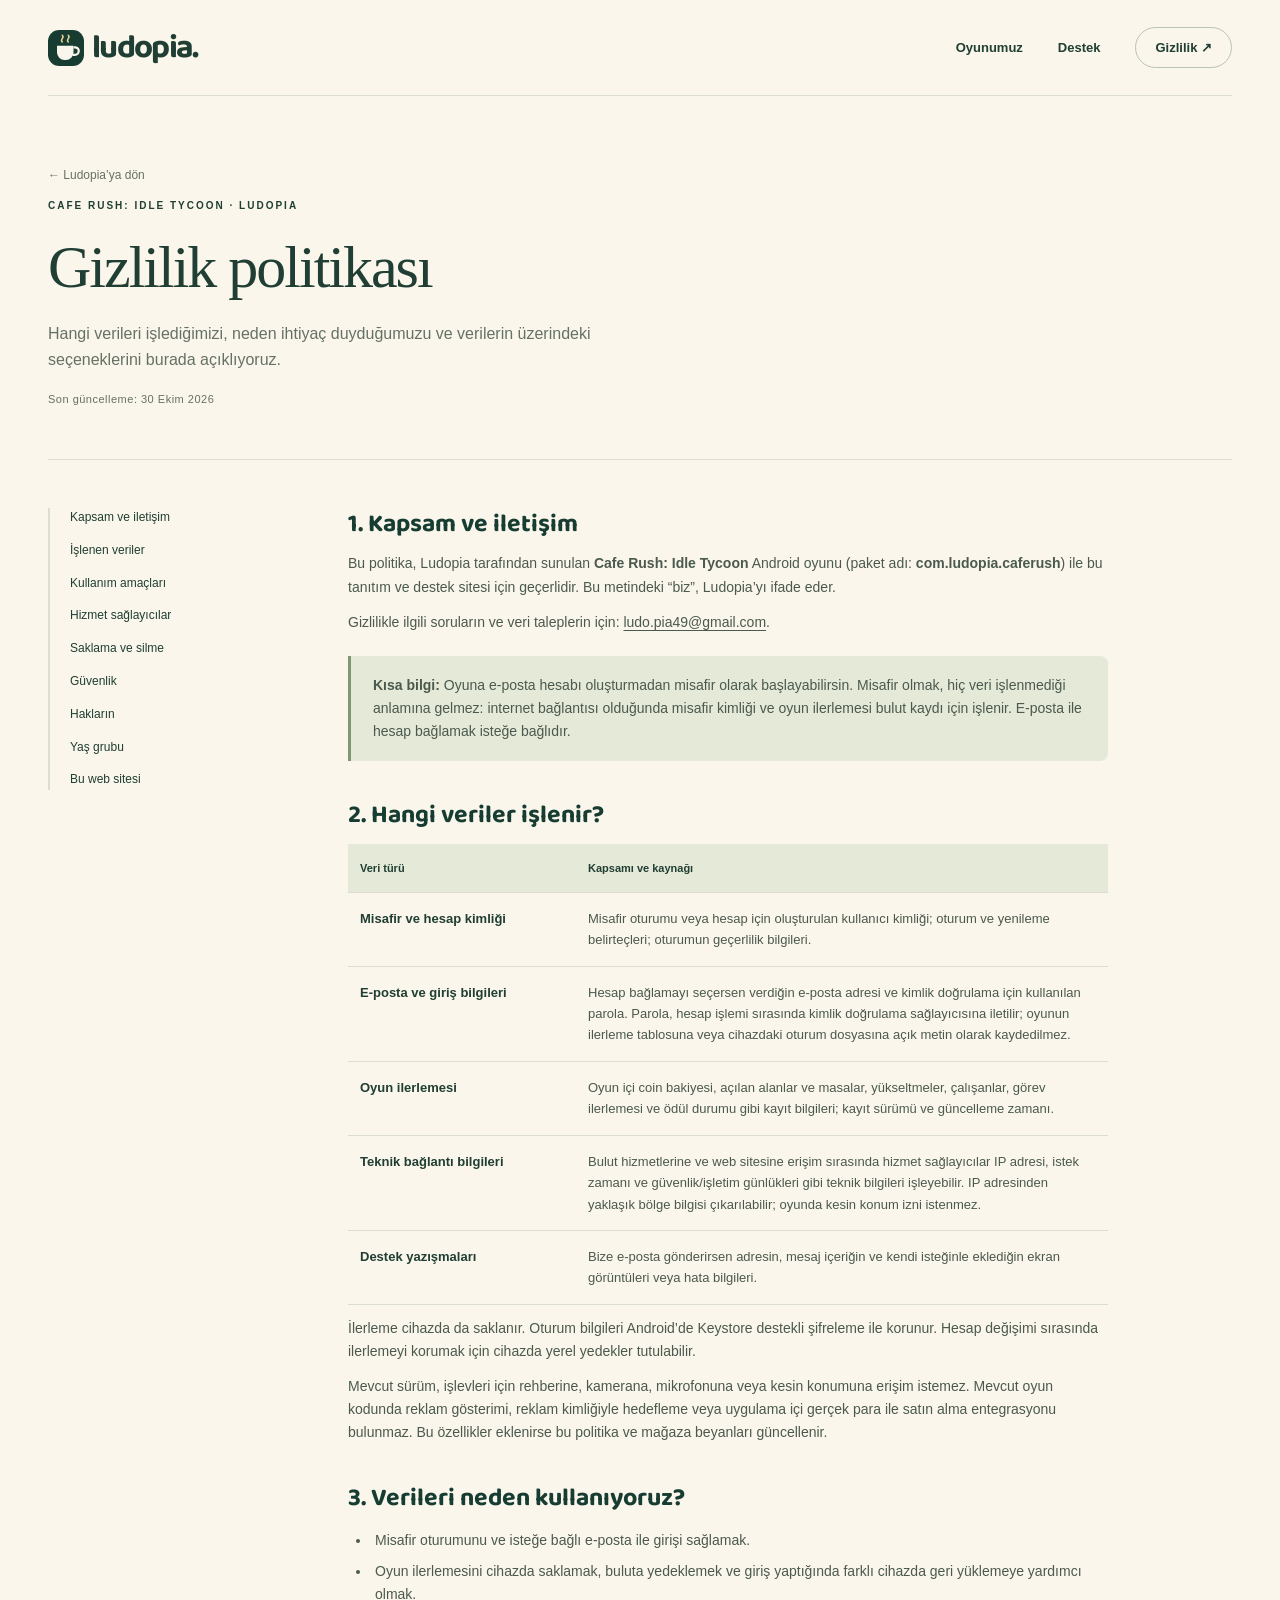
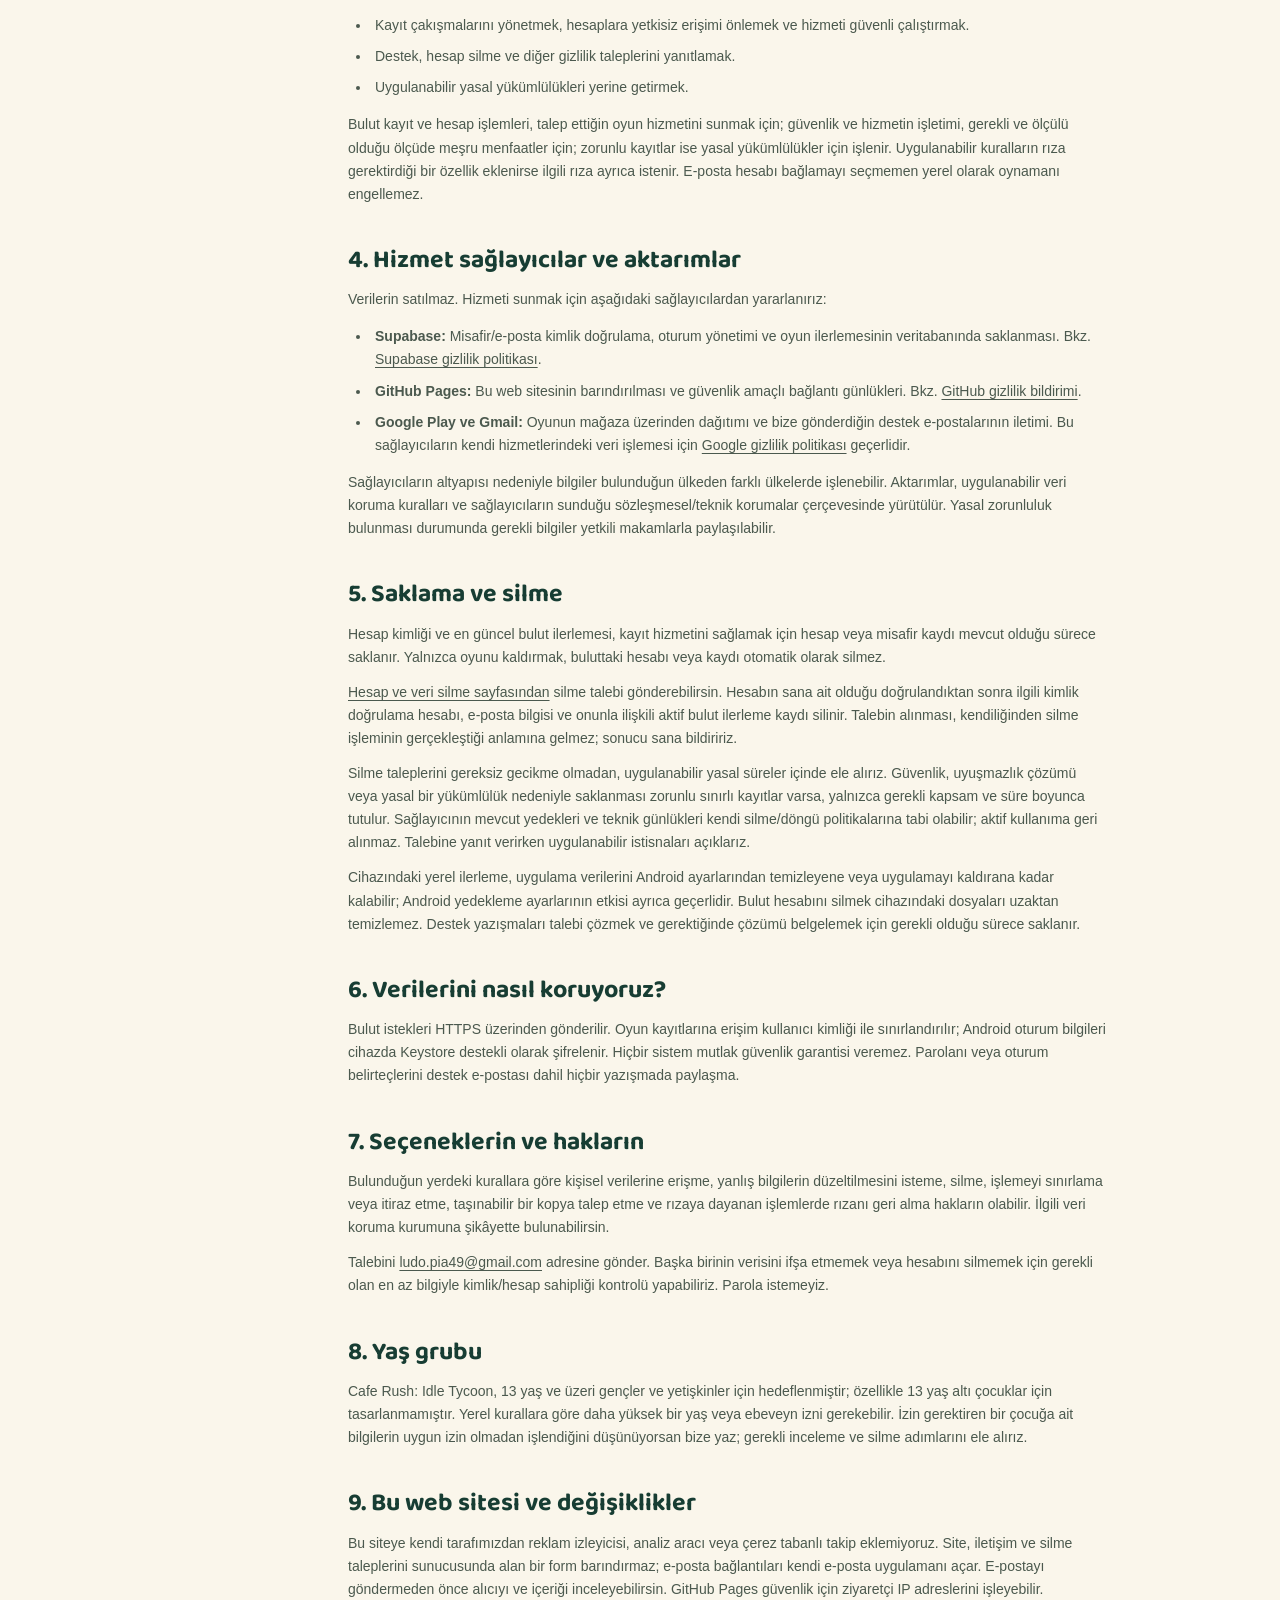
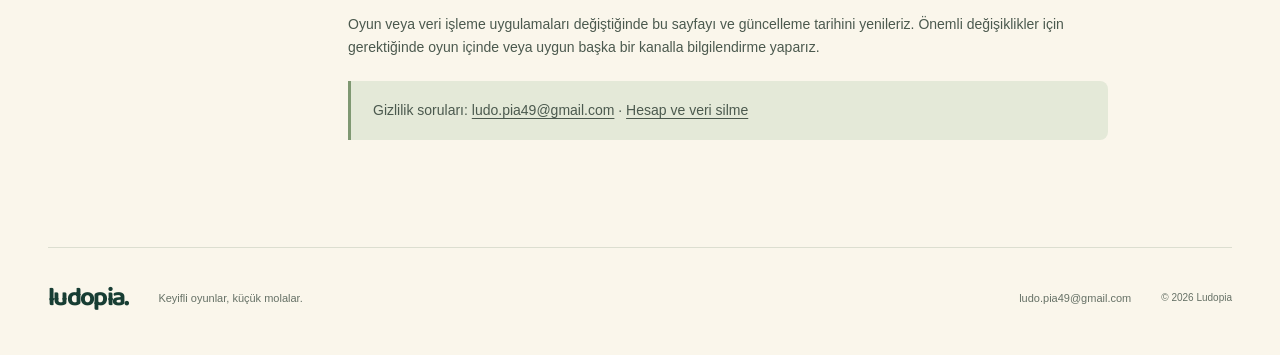
==== privacy.html @ 812ab6d3 "Create Ludopia Cafe Rush promotional and support website" ====
<!doctype html><html lang="tr"><head><meta charset="utf-8"><meta name="viewport" content="width=device-width,initial-scale=1"><title>Gizlilik politikası · Ludopia</title><meta name="description" content="Hangi verileri işlediğimizi, neden ihtiyaç duyduğumuzu ve verilerin üzerindeki seçeneklerini burada açıklıyoruz."><meta name="theme-color" content="#173d33"><link rel="icon" href="favicon.svg" type="image/svg+xml"><link rel="stylesheet" href="styles.css"><script defer src="site.js"></script></head><body><a class="skip" href="#main">İçeriğe geç</a><header class="header wrap"><a class="brand" href="index.html" aria-label="Ludopia ana sayfa"><img src="favicon.svg" width="36" height="36" alt=""><span>ludopia.</span></a><nav aria-label="Ana menü"><a href="index.html#oyun">Oyunumuz</a><a href="support.html">Destek</a><a class="nav-pill" href="privacy.html">Gizlilik ↗</a></nav></header><main class="wrap" id="main"><div class="page-top"><a class="back-link" href="index.html">← Ludopia’ya dön</a><p class="eyebrow">CAFE RUSH: IDLE TYCOON · LUDOPIA</p><h1>Gizlilik politikası</h1><p class="lead">Hangi verileri işlediğimizi, neden ihtiyaç duyduğumuzu ve verilerin üzerindeki seçeneklerini burada açıklıyoruz.</p><p class="date">Son güncelleme: 30 Ekim 2026</p></div>
<div class="legal-layout"><nav class="legal-nav" aria-label="Gizlilik politikası bölümleri"><a href="#kapsam">Kapsam ve iletişim</a><a href="#veriler">İşlenen veriler</a><a href="#amac">Kullanım amaçları</a><a href="#hizmetler">Hizmet sağlayıcılar</a><a href="#saklama">Saklama ve silme</a><a href="#guvenlik">Güvenlik</a><a href="#haklar">Hakların</a><a href="#cocuklar">Yaş grubu</a><a href="#site">Bu web sitesi</a></nav><article class="legal-content">
<h2 id="kapsam">1. Kapsam ve iletişim</h2><p>Bu politika, Ludopia tarafından sunulan <strong>Cafe Rush: Idle Tycoon</strong> Android oyunu (paket adı: <strong>com.ludopia.caferush</strong>) ile bu tanıtım ve destek sitesi için geçerlidir. Bu metindeki “biz”, Ludopia’yı ifade eder.</p><p>Gizlilikle ilgili soruların ve veri taleplerin için: <a href="mailto:ludo.pia49@gmail.com">ludo.pia49@gmail.com</a>.</p><div class="notice"><strong>Kısa bilgi:</strong> Oyuna e-posta hesabı oluşturmadan misafir olarak başlayabilirsin. Misafir olmak, hiç veri işlenmediği anlamına gelmez: internet bağlantısı olduğunda misafir kimliği ve oyun ilerlemesi bulut kaydı için işlenir. E-posta ile hesap bağlamak isteğe bağlıdır.</div>
<h2 id="veriler">2. Hangi veriler işlenir?</h2><table class="data-table"><thead><tr><th>Veri türü</th><th>Kapsamı ve kaynağı</th></tr></thead><tbody><tr><td>Misafir ve hesap kimliği</td><td>Misafir oturumu veya hesap için oluşturulan kullanıcı kimliği; oturum ve yenileme belirteçleri; oturumun geçerlilik bilgileri.</td></tr><tr><td>E-posta ve giriş bilgileri</td><td>Hesap bağlamayı seçersen verdiğin e-posta adresi ve kimlik doğrulama için kullanılan parola. Parola, hesap işlemi sırasında kimlik doğrulama sağlayıcısına iletilir; oyunun ilerleme tablosuna veya cihazdaki oturum dosyasına açık metin olarak kaydedilmez.</td></tr><tr><td>Oyun ilerlemesi</td><td>Oyun içi coin bakiyesi, açılan alanlar ve masalar, yükseltmeler, çalışanlar, görev ilerlemesi ve ödül durumu gibi kayıt bilgileri; kayıt sürümü ve güncelleme zamanı.</td></tr><tr><td>Teknik bağlantı bilgileri</td><td>Bulut hizmetlerine ve web sitesine erişim sırasında hizmet sağlayıcılar IP adresi, istek zamanı ve güvenlik/işletim günlükleri gibi teknik bilgileri işleyebilir. IP adresinden yaklaşık bölge bilgisi çıkarılabilir; oyunda kesin konum izni istenmez.</td></tr><tr><td>Destek yazışmaları</td><td>Bize e-posta gönderirsen adresin, mesaj içeriğin ve kendi isteğinle eklediğin ekran görüntüleri veya hata bilgileri.</td></tr></tbody></table><p>İlerleme cihazda da saklanır. Oturum bilgileri Android’de Keystore destekli şifreleme ile korunur. Hesap değişimi sırasında ilerlemeyi korumak için cihazda yerel yedekler tutulabilir.</p><p>Mevcut sürüm, işlevleri için rehberine, kamerana, mikrofonuna veya kesin konumuna erişim istemez. Mevcut oyun kodunda reklam gösterimi, reklam kimliğiyle hedefleme veya uygulama içi gerçek para ile satın alma entegrasyonu bulunmaz. Bu özellikler eklenirse bu politika ve mağaza beyanları güncellenir.</p>
<h2 id="amac">3. Verileri neden kullanıyoruz?</h2><ul><li>Misafir oturumunu ve isteğe bağlı e-posta ile girişi sağlamak.</li><li>Oyun ilerlemesini cihazda saklamak, buluta yedeklemek ve giriş yaptığında farklı cihazda geri yüklemeye yardımcı olmak.</li><li>Kayıt çakışmalarını yönetmek, hesaplara yetkisiz erişimi önlemek ve hizmeti güvenli çalıştırmak.</li><li>Destek, hesap silme ve diğer gizlilik taleplerini yanıtlamak.</li><li>Uygulanabilir yasal yükümlülükleri yerine getirmek.</li></ul><p>Bulut kayıt ve hesap işlemleri, talep ettiğin oyun hizmetini sunmak için; güvenlik ve hizmetin işletimi, gerekli ve ölçülü olduğu ölçüde meşru menfaatler için; zorunlu kayıtlar ise yasal yükümlülükler için işlenir. Uygulanabilir kuralların rıza gerektirdiği bir özellik eklenirse ilgili rıza ayrıca istenir. E-posta hesabı bağlamayı seçmemen yerel olarak oynamanı engellemez.</p>
<h2 id="hizmetler">4. Hizmet sağlayıcılar ve aktarımlar</h2><p>Verilerin satılmaz. Hizmeti sunmak için aşağıdaki sağlayıcılardan yararlanırız:</p><ul><li><strong>Supabase:</strong> Misafir/e-posta kimlik doğrulama, oturum yönetimi ve oyun ilerlemesinin veritabanında saklanması. Bkz. <a href="https://supabase.com/privacy" target="_blank" rel="noopener noreferrer">Supabase gizlilik politikası</a>.</li><li><strong>GitHub Pages:</strong> Bu web sitesinin barındırılması ve güvenlik amaçlı bağlantı günlükleri. Bkz. <a href="https://docs.github.com/en/site-policy/privacy-policies/github-general-privacy-statement" target="_blank" rel="noopener noreferrer">GitHub gizlilik bildirimi</a>.</li><li><strong>Google Play ve Gmail:</strong> Oyunun mağaza üzerinden dağıtımı ve bize gönderdiğin destek e-postalarının iletimi. Bu sağlayıcıların kendi hizmetlerindeki veri işlemesi için <a href="https://policies.google.com/privacy" target="_blank" rel="noopener noreferrer">Google gizlilik politikası</a> geçerlidir.</li></ul><p>Sağlayıcıların altyapısı nedeniyle bilgiler bulunduğun ülkeden farklı ülkelerde işlenebilir. Aktarımlar, uygulanabilir veri koruma kuralları ve sağlayıcıların sunduğu sözleşmesel/teknik korumalar çerçevesinde yürütülür. Yasal zorunluluk bulunması durumunda gerekli bilgiler yetkili makamlarla paylaşılabilir.</p>
<h2 id="saklama">5. Saklama ve silme</h2><p>Hesap kimliği ve en güncel bulut ilerlemesi, kayıt hizmetini sağlamak için hesap veya misafir kaydı mevcut olduğu sürece saklanır. Yalnızca oyunu kaldırmak, buluttaki hesabı veya kaydı otomatik olarak silmez.</p><p><a href="delete-account.html">Hesap ve veri silme sayfasından</a> silme talebi gönderebilirsin. Hesabın sana ait olduğu doğrulandıktan sonra ilgili kimlik doğrulama hesabı, e-posta bilgisi ve onunla ilişkili aktif bulut ilerleme kaydı silinir. Talebin alınması, kendiliğinden silme işleminin gerçekleştiği anlamına gelmez; sonucu sana bildiririz.</p><p>Silme taleplerini gereksiz gecikme olmadan, uygulanabilir yasal süreler içinde ele alırız. Güvenlik, uyuşmazlık çözümü veya yasal bir yükümlülük nedeniyle saklanması zorunlu sınırlı kayıtlar varsa, yalnızca gerekli kapsam ve süre boyunca tutulur. Sağlayıcının mevcut yedekleri ve teknik günlükleri kendi silme/döngü politikalarına tabi olabilir; aktif kullanıma geri alınmaz. Talebine yanıt verirken uygulanabilir istisnaları açıklarız.</p><p>Cihazındaki yerel ilerleme, uygulama verilerini Android ayarlarından temizleyene veya uygulamayı kaldırana kadar kalabilir; Android yedekleme ayarlarının etkisi ayrıca geçerlidir. Bulut hesabını silmek cihazındaki dosyaları uzaktan temizlemez. Destek yazışmaları talebi çözmek ve gerektiğinde çözümü belgelemek için gerekli olduğu sürece saklanır.</p>
<h2 id="guvenlik">6. Verilerini nasıl koruyoruz?</h2><p>Bulut istekleri HTTPS üzerinden gönderilir. Oyun kayıtlarına erişim kullanıcı kimliği ile sınırlandırılır; Android oturum bilgileri cihazda Keystore destekli olarak şifrelenir. Hiçbir sistem mutlak güvenlik garantisi veremez. Parolanı veya oturum belirteçlerini destek e-postası dahil hiçbir yazışmada paylaşma.</p>
<h2 id="haklar">7. Seçeneklerin ve hakların</h2><p>Bulunduğun yerdeki kurallara göre kişisel verilerine erişme, yanlış bilgilerin düzeltilmesini isteme, silme, işlemeyi sınırlama veya itiraz etme, taşınabilir bir kopya talep etme ve rızaya dayanan işlemlerde rızanı geri alma hakların olabilir. İlgili veri koruma kurumuna şikâyette bulunabilirsin.</p><p>Talebini <a href="mailto:ludo.pia49@gmail.com">ludo.pia49@gmail.com</a> adresine gönder. Başka birinin verisini ifşa etmemek veya hesabını silmemek için gerekli olan en az bilgiyle kimlik/hesap sahipliği kontrolü yapabiliriz. Parola istemeyiz.</p>
<h2 id="cocuklar">8. Yaş grubu</h2><p>Cafe Rush: Idle Tycoon, 13 yaş ve üzeri gençler ve yetişkinler için hedeflenmiştir; özellikle 13 yaş altı çocuklar için tasarlanmamıştır. Yerel kurallara göre daha yüksek bir yaş veya ebeveyn izni gerekebilir. İzin gerektiren bir çocuğa ait bilgilerin uygun izin olmadan işlendiğini düşünüyorsan bize yaz; gerekli inceleme ve silme adımlarını ele alırız.</p>
<h2 id="site">9. Bu web sitesi ve değişiklikler</h2><p>Bu siteye kendi tarafımızdan reklam izleyicisi, analiz aracı veya çerez tabanlı takip eklemiyoruz. Site, iletişim ve silme taleplerini sunucusunda alan bir form barındırmaz; e-posta bağlantıları kendi e-posta uygulamanı açar. E-postayı göndermeden önce alıcıyı ve içeriği inceleyebilirsin. GitHub Pages güvenlik için ziyaretçi IP adreslerini işleyebilir.</p><p>Oyun veya veri işleme uygulamaları değiştiğinde bu sayfayı ve güncelleme tarihini yenileriz. Önemli değişiklikler için gerektiğinde oyun içinde veya uygun başka bir kanalla bilgilendirme yaparız.</p><div class="notice">Gizlilik soruları: <a href="mailto:ludo.pia49@gmail.com">ludo.pia49@gmail.com</a> · <a href="delete-account.html">Hesap ve veri silme</a></div></article></div></main><footer class="footer wrap"><a class="brand" href="index.html">ludopia.</a><p>Keyifli oyunlar, küçük molalar.</p><a href="mailto:ludo.pia49@gmail.com">ludo.pia49@gmail.com</a><span>© 2026 Ludopia</span></footer></body></html>
---- styles.css ----
@font-face{font-family:Baloo;src:url('baloo2-bold.ttf') format('truetype');font-weight:700;font-display:swap}
:root{--paper:#faf6eb;--ink:#203e33;--muted:#667166;--line:#dcded0;--green:#173d33;--orange:#cc7047;--sage:#e4e9d8;--yellow:#efd494}*{box-sizing:border-box}html{scroll-behavior:smooth;scroll-padding-top:30px}body{margin:0;background:var(--paper);color:var(--ink);font-family:Arial,Helvetica,sans-serif;font-size:16px;line-height:1.65}a{color:inherit;text-decoration:none}button,input,textarea{font:inherit}a:focus-visible,button:focus-visible,input:focus-visible,textarea:focus-visible{outline:3px solid var(--orange);outline-offset:5px}img{max-width:100%;height:auto}::selection{background:var(--yellow);color:var(--green)}.wrap{width:min(1240px,calc(100% - 96px));margin:auto}.skip{position:absolute;top:-70px;left:20px;padding:10px 20px;background:var(--green);color:white;z-index:5}.skip:focus{top:10px}.header{display:flex;justify-content:space-between;align-items:center;padding:27px 0;border-bottom:1px solid var(--line)}.brand{display:inline-flex;align-items:center;gap:8px;font-family:Baloo,Arial,sans-serif;font-size:33px;font-weight:700;letter-spacing:-1.7px;line-height:1}.brand-dot{color:var(--orange)}.header nav{display:flex;align-items:center;gap:35px;font-size:13px;font-weight:700}.header nav a:hover,.text-link:hover{color:var(--orange)}.nav-pill{border:1px solid #b8c3b4;border-radius:99px;padding:9px 19px}.hero{display:grid;grid-template-columns:1.05fr 1fr;align-items:center;min-height:690px;padding:68px 0 72px;gap:5px}.eyebrow{font-size:10px;letter-spacing:2px;font-weight:700;line-height:1.6}.tiny-star{font-size:22px;color:var(--orange);vertical-align:middle;margin-right:8px}.hero h1{font-family:Georgia,'Times New Roman',serif;font-size:clamp(48px,4.8vw,72px);font-weight:400;line-height:1.09;letter-spacing:-3px;margin:23px 0}.hero h1 em{color:var(--orange);font-weight:400}.hero-description{font-size:15px;line-height:1.85;max-width:435px;color:var(--muted)}.hero-actions{display:flex;align-items:center;gap:22px;margin-top:29px;flex-wrap:wrap}.button{display:inline-flex;align-items:center;justify-content:center;gap:24px;padding:15px 24px;border-radius:8px;font-size:13px;font-weight:700;border:1px solid transparent;cursor:pointer;transition:transform .18s,background .18s}.button:hover{transform:translateY(-2px)}.primary{background:var(--green);color:var(--paper)}.primary:hover{background:#2b5845}.secondary{border-color:#a8b7a5;background:transparent;color:var(--green)}.availability{max-width:130px;font-size:10px;line-height:1.5;color:var(--muted)}.availability span{display:inline-block;width:6px;height:6px;border-radius:50%;background:var(--orange);margin-right:4px}.hero-meta{display:flex;gap:16px;font-size:8px;letter-spacing:1.5px;margin-top:38px;color:#7c8477}.hero-meta span+span{border-left:1px solid #c8ccbe;padding-left:16px}.hero-art{position:relative;min-width:0;padding:35px 0 0;isolation:isolate}.art-orbit{position:absolute;z-index:-1;inset:45px 0 30px;background:#e7ecd9;border-radius:50%;transform:rotate(-13deg);border:1px solid #d9e1c8}.cafe-art{display:block;width:110%;max-width:110%;margin:10px -5%;filter:drop-shadow(0 22px 16px #21382414)}.art-note{font-family:Georgia,serif;font-style:italic;color:#637159;position:absolute;top:-5px;right:25px;transform:rotate(8deg);font-size:16px;line-height:1.4}.art-stamp{position:absolute;bottom:14%;left:1%;background:var(--yellow);border:1px dashed #957344;border-radius:50%;width:93px;height:93px;display:flex;flex-direction:column;justify-content:center;align-items:center;transform:rotate(-15deg);box-shadow:0 0 0 6px var(--yellow)}.art-stamp span{font-size:13px;font-weight:700;line-height:1.2;text-align:center;letter-spacing:1px}.art-stamp small{font-size:7px;letter-spacing:2px;margin-top:5px}.art-caption{font-size:8px;text-align:right;letter-spacing:2px;margin:28px 5px 0}.art-caption span{color:var(--orange);padding:0 9px}.ticker{overflow:hidden;border-block:1px solid #cbd3bd;background:var(--sage);padding:17px 0;color:#55674e;white-space:nowrap}.ticker div{font-family:Georgia,serif;font-style:italic;font-size:24px;word-spacing:4px;display:flex;align-items:center;justify-content:space-around;gap:30px;width:max(100%,1200px)}.ticker i{color:var(--orange);font-size:23px;font-style:normal}.story{display:grid;grid-template-columns:.85fr 1.3fr;gap:110px;padding:105px 0}.section-intro h2,.help-section h2{font-size:49px;line-height:1.13;letter-spacing:-1.7px;font-family:Georgia,serif;font-weight:400;margin:22px 0}.section-intro>p:last-child,.help-section p:not(.eyebrow){color:var(--muted);font-size:14px;max-width:325px}.story-steps article{display:grid;grid-template-columns:28px 1fr 85px;gap:20px;align-items:center;border-bottom:1px solid var(--line);padding:24px 0}.story-steps article:first-child{padding-top:0}.story-steps article:last-child{border-bottom:0}.step-no{color:var(--orange);align-self:start;font-family:Georgia,serif;font-style:italic;font-size:15px;padding-top:7px}.story-steps h3{font-size:19px;font-family:Baloo,Arial,sans-serif;line-height:1.3;margin:0 0 8px}.story-steps p{font-size:13px;line-height:1.8;color:var(--muted);margin:0}.story-steps img{width:80px;height:90px;object-fit:contain}.cafe-note{background:var(--green);color:var(--paper);padding:50px 60px;border-radius:16px;display:grid;grid-template-columns:85px 1fr 140px;gap:35px;align-items:center}.note-doodle{font-size:57px;filter:grayscale(1);opacity:.9}.cafe-note .eyebrow{color:#becbb2;font-size:9px}.cafe-note h2{font-family:Georgia,serif;font-size:36px;line-height:1.2;font-weight:400;letter-spacing:-.8px;margin:18px 0}.cafe-note h2 em{color:var(--yellow)}.cafe-note p:not(.eyebrow){color:#c4d0bf;font-size:13px;max-width:475px}.handwritten{font-family:Georgia,serif;font-style:italic;color:var(--yellow);font-size:20px;line-height:1.5;transform:rotate(-9deg)}.help-section{display:grid;grid-template-columns:.9fr 1fr;gap:140px;padding:100px 0}.help-section h2{font-size:43px}.text-link{font-size:13px;font-weight:700;border-bottom:1px solid var(--ink);padding-bottom:5px;display:inline-block;margin-top:12px}.help-links{align-self:center}.help-links>a{display:flex;align-items:center;justify-content:space-between;border-bottom:1px solid var(--line);padding:22px 0;font-family:Georgia,serif;font-size:23px;gap:20px}.help-links>a:first-child{border-top:1px solid var(--line)}.help-links>a:hover b{transform:translate(3px,-3px);color:var(--orange)}.help-links b{font-family:Arial,sans-serif;font-weight:400;transition:transform .2s}.help-links small{display:block;font:8px Arial,sans-serif;letter-spacing:2px;color:var(--muted);margin-bottom:4px}.footer{border-top:1px solid var(--line);display:flex;align-items:center;gap:30px;padding:30px 0 36px;font-size:11px;color:var(--muted)}.footer .brand{font-size:26px;color:var(--green)}.footer p{flex:1}.footer>span{font-size:10px}.page-top{padding:65px 0 40px;border-bottom:1px solid var(--line)}.page-top h1{font:400 clamp(36px,5vw,60px)/1.12 Georgia,serif;letter-spacing:-2px;margin:20px 0}.page-top .lead{max-width:630px;font-size:16px;color:var(--muted)}.date{font-size:11px;letter-spacing:.5px;color:var(--muted)}.legal-layout{display:grid;grid-template-columns:220px 1fr;gap:80px;padding:48px 0 85px}.legal-nav{align-self:start;position:sticky;top:25px;display:grid;gap:13px;font-size:12px;border-left:2px solid var(--line);padding-left:20px}.legal-nav a:hover{color:var(--orange)}.legal-content{max-width:760px;min-width:0;font-size:14px;color:#4b594e}.legal-content h2{font:700 25px/1.3 Baloo,Arial,sans-serif;color:var(--green);margin:38px 0 12px}.legal-content h2:first-child{margin-top:0}.legal-content h3{font-size:15px;color:var(--ink);margin-top:25px}.legal-content p{margin:12px 0}.legal-content a:not(.button){text-decoration:underline;text-underline-offset:3px;overflow-wrap:anywhere}.legal-content li{padding-left:4px;margin-bottom:8px}.legal-content ul,.legal-content ol{padding-left:23px}.notice{background:var(--sage);border-left:3px solid #7f9872;border-radius:0 8px 8px 0;padding:18px 22px;margin:22px 0}.notice.warm{background:#f3e6ca;border-color:#c68b50}.data-table{border-collapse:collapse;width:100%;font-size:13px}.data-table th,.data-table td{border-bottom:1px solid var(--line);text-align:left;vertical-align:top;padding:15px 12px}.data-table th{background:var(--sage);font-size:11px;color:var(--ink)}.data-table td:first-child{width:30%;font-weight:700;color:var(--ink)}.contact-box{border:1px solid var(--line);border-radius:12px;padding:27px;margin:24px 0;background:#fffcf4}.contact-box .email{font-size:clamp(17px,3vw,25px);font-family:Georgia,serif;color:var(--green);display:block;margin:12px 0;overflow-wrap:anywhere}.contact-actions{display:flex;flex-wrap:wrap;gap:12px;margin-top:20px}.copy-status{min-height:24px;font-size:12px;color:var(--muted)}.support-grid{display:grid;grid-template-columns:1fr 1fr;gap:35px;margin:20px 0 60px}.support-item{border-top:1px solid var(--line);padding-top:24px}.support-item h2{font:700 25px Baloo,sans-serif}.support-item p{font-size:14px;color:var(--muted)}details{border-bottom:1px solid var(--line);padding:18px 0}summary{cursor:pointer;font-weight:700;color:var(--ink)}details p{color:var(--muted);font-size:14px}.support-body{max-width:850px;margin:45px auto 85px}.back-link{font-size:12px;color:var(--muted)}
@media(min-width:1500px){.hero{min-height:740px}}@media(max-width:1000px){.wrap{width:calc(100% - 60px)}.hero h1{font-size:54px}.hero{min-height:620px}.story{gap:55px}.help-section{gap:65px}.cafe-note{padding:40px;grid-template-columns:1fr 3fr}.handwritten{display:none}.legal-layout{gap:35px;grid-template-columns:180px 1fr}}@media(max-width:700px){.wrap{width:calc(100% - 40px)}.header{padding:20px 0}.brand{font-size:29px}.brand img{width:30px;height:30px}.header nav{gap:19px;font-size:11px}.nav-pill{padding:7px 12px}.hero{grid-template-columns:1fr;padding:42px 0;gap:20px}.hero h1{font-size:clamp(44px,11vw,62px);letter-spacing:-2px}.hero-description{font-size:14px}.hero-actions{margin-top:23px}.hero-meta{margin-top:25px}.hero-art{max-width:480px;width:100%;margin:auto;padding-top:25px}.art-note{top:-6px;font-size:15px}.art-stamp{width:78px;height:78px;left:4%}.art-stamp span{font-size:11px}.art-caption{margin-top:15px}.ticker{padding:13px 0}.ticker div{font-size:20px}.story{grid-template-columns:1fr;gap:32px;padding:60px 0}.section-intro h2,.help-section h2{font-size:40px}.section-intro>p:last-child,.help-section p:not(.eyebrow){max-width:100%}.story-steps article{grid-template-columns:22px 1fr 62px;gap:12px;padding:24px 0}.story-steps h3{font-size:18px}.story-steps img{width:62px;height:75px}.cafe-note{padding:30px 25px;display:block}.note-doodle{font-size:34px;float:right}.cafe-note h2{font-size:30px}.help-section{padding:60px 0;grid-template-columns:1fr;gap:25px}.help-links>a{font-size:22px}.footer{flex-wrap:wrap;gap:14px 25px;padding:25px 0}.footer p{flex-basis:55%;margin:0}.footer>span{margin-left:auto}.page-top{padding:40px 0 28px}.page-top h1{letter-spacing:-1px}.legal-layout{grid-template-columns:1fr;gap:30px;padding:28px 0 60px}.legal-nav{position:static;grid-template-columns:1fr 1fr;font-size:11px;gap:12px}.data-table th,.data-table td{padding:10px 7px;font-size:12px}.support-grid{grid-template-columns:1fr;gap:8px}.support-body{margin:30px auto 60px}.contact-box{padding:22px}.hero-meta{gap:10px;font-size:7px}.hero-meta span+span{padding-left:10px}}@media(prefers-reduced-motion:reduce){html{scroll-behavior:auto}.button,.help-links b{transition:none}}
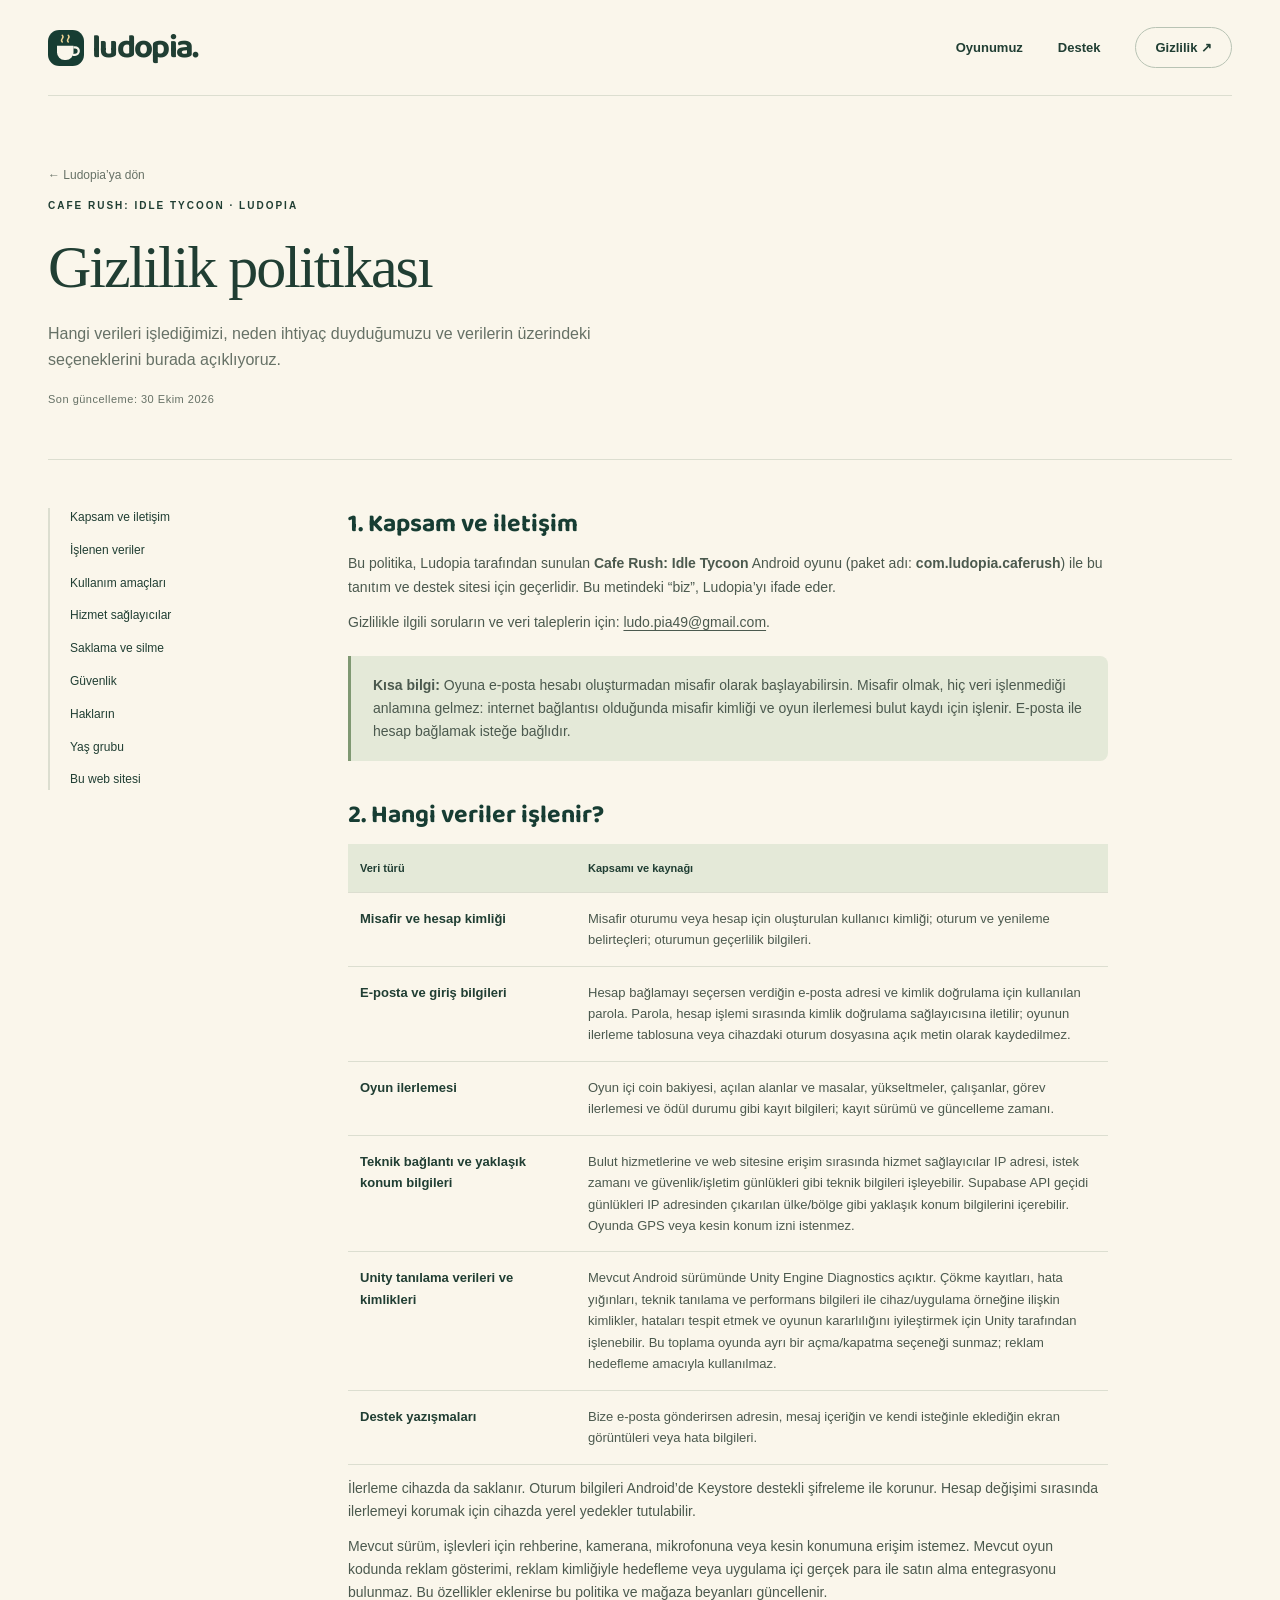
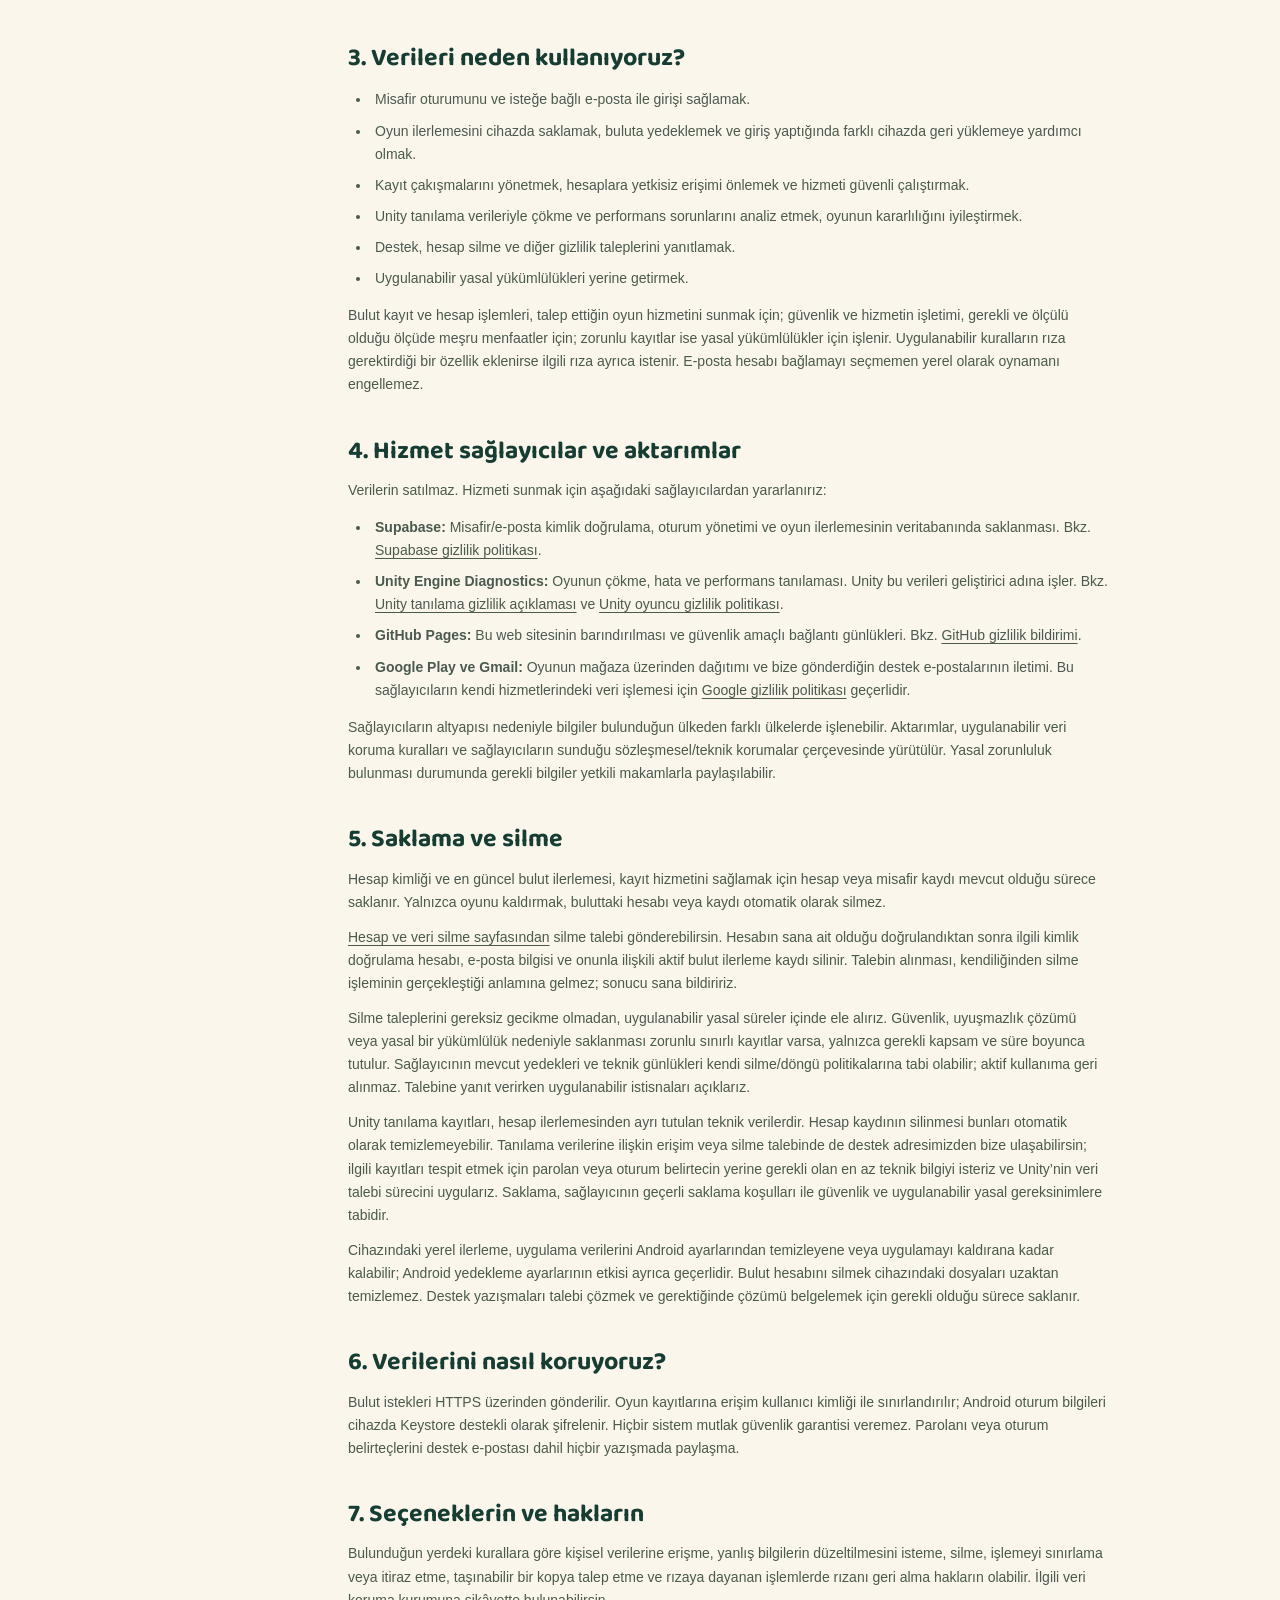
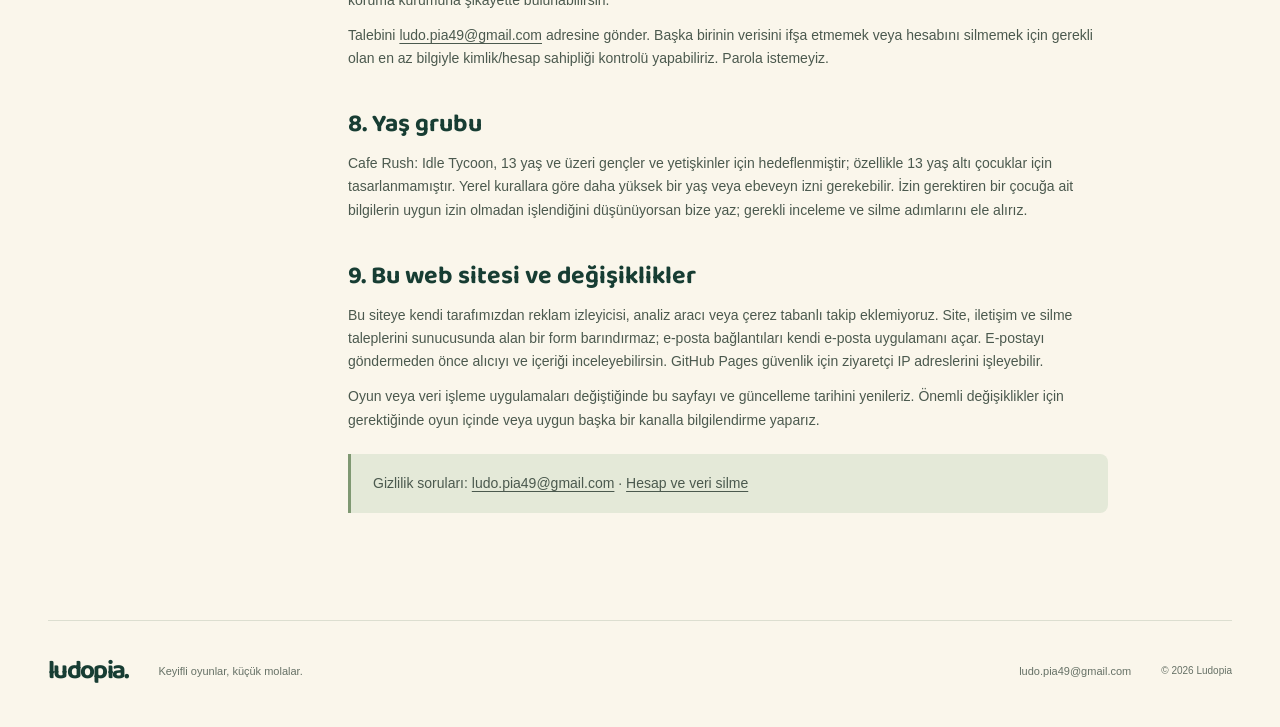
==== commit 3668512f: "Disclose Unity diagnostics and gateway metadata in privacy policy" ====
--- a/privacy.html
+++ b/privacy.html
@@ -1,10 +1,10 @@
 <!doctype html><html lang="tr"><head><meta charset="utf-8"><meta name="viewport" content="width=device-width,initial-scale=1"><title>Gizlilik politikası · Ludopia</title><meta name="description" content="Hangi verileri işlediğimizi, neden ihtiyaç duyduğumuzu ve verilerin üzerindeki seçeneklerini burada açıklıyoruz."><meta name="theme-color" content="#173d33"><link rel="icon" href="favicon.svg" type="image/svg+xml"><link rel="stylesheet" href="styles.css"><script defer src="site.js"></script></head><body><a class="skip" href="#main">İçeriğe geç</a><header class="header wrap"><a class="brand" href="index.html" aria-label="Ludopia ana sayfa"><img src="favicon.svg" width="36" height="36" alt=""><span>ludopia.</span></a><nav aria-label="Ana menü"><a href="index.html#oyun">Oyunumuz</a><a href="support.html">Destek</a><a class="nav-pill" href="privacy.html">Gizlilik ↗</a></nav></header><main class="wrap" id="main"><div class="page-top"><a class="back-link" href="index.html">← Ludopia’ya dön</a><p class="eyebrow">CAFE RUSH: IDLE TYCOON · LUDOPIA</p><h1>Gizlilik politikası</h1><p class="lead">Hangi verileri işlediğimizi, neden ihtiyaç duyduğumuzu ve verilerin üzerindeki seçeneklerini burada açıklıyoruz.</p><p class="date">Son güncelleme: 30 Ekim 2026</p></div>
 <div class="legal-layout"><nav class="legal-nav" aria-label="Gizlilik politikası bölümleri"><a href="#kapsam">Kapsam ve iletişim</a><a href="#veriler">İşlenen veriler</a><a href="#amac">Kullanım amaçları</a><a href="#hizmetler">Hizmet sağlayıcılar</a><a href="#saklama">Saklama ve silme</a><a href="#guvenlik">Güvenlik</a><a href="#haklar">Hakların</a><a href="#cocuklar">Yaş grubu</a><a href="#site">Bu web sitesi</a></nav><article class="legal-content">
 <h2 id="kapsam">1. Kapsam ve iletişim</h2><p>Bu politika, Ludopia tarafından sunulan <strong>Cafe Rush: Idle Tycoon</strong> Android oyunu (paket adı: <strong>com.ludopia.caferush</strong>) ile bu tanıtım ve destek sitesi için geçerlidir. Bu metindeki “biz”, Ludopia’yı ifade eder.</p><p>Gizlilikle ilgili soruların ve veri taleplerin için: <a href="mailto:ludo.pia49@gmail.com">ludo.pia49@gmail.com</a>.</p><div class="notice"><strong>Kısa bilgi:</strong> Oyuna e-posta hesabı oluşturmadan misafir olarak başlayabilirsin. Misafir olmak, hiç veri işlenmediği anlamına gelmez: internet bağlantısı olduğunda misafir kimliği ve oyun ilerlemesi bulut kaydı için işlenir. E-posta ile hesap bağlamak isteğe bağlıdır.</div>
-<h2 id="veriler">2. Hangi veriler işlenir?</h2><table class="data-table"><thead><tr><th>Veri türü</th><th>Kapsamı ve kaynağı</th></tr></thead><tbody><tr><td>Misafir ve hesap kimliği</td><td>Misafir oturumu veya hesap için oluşturulan kullanıcı kimliği; oturum ve yenileme belirteçleri; oturumun geçerlilik bilgileri.</td></tr><tr><td>E-posta ve giriş bilgileri</td><td>Hesap bağlamayı seçersen verdiğin e-posta adresi ve kimlik doğrulama için kullanılan parola. Parola, hesap işlemi sırasında kimlik doğrulama sağlayıcısına iletilir; oyunun ilerleme tablosuna veya cihazdaki oturum dosyasına açık metin olarak kaydedilmez.</td></tr><tr><td>Oyun ilerlemesi</td><td>Oyun içi coin bakiyesi, açılan alanlar ve masalar, yükseltmeler, çalışanlar, görev ilerlemesi ve ödül durumu gibi kayıt bilgileri; kayıt sürümü ve güncelleme zamanı.</td></tr><tr><td>Teknik bağlantı bilgileri</td><td>Bulut hizmetlerine ve web sitesine erişim sırasında hizmet sağlayıcılar IP adresi, istek zamanı ve güvenlik/işletim günlükleri gibi teknik bilgileri işleyebilir. IP adresinden yaklaşık bölge bilgisi çıkarılabilir; oyunda kesin konum izni istenmez.</td></tr><tr><td>Destek yazışmaları</td><td>Bize e-posta gönderirsen adresin, mesaj içeriğin ve kendi isteğinle eklediğin ekran görüntüleri veya hata bilgileri.</td></tr></tbody></table><p>İlerleme cihazda da saklanır. Oturum bilgileri Android’de Keystore destekli şifreleme ile korunur. Hesap değişimi sırasında ilerlemeyi korumak için cihazda yerel yedekler tutulabilir.</p><p>Mevcut sürüm, işlevleri için rehberine, kamerana, mikrofonuna veya kesin konumuna erişim istemez. Mevcut oyun kodunda reklam gösterimi, reklam kimliğiyle hedefleme veya uygulama içi gerçek para ile satın alma entegrasyonu bulunmaz. Bu özellikler eklenirse bu politika ve mağaza beyanları güncellenir.</p>
-<h2 id="amac">3. Verileri neden kullanıyoruz?</h2><ul><li>Misafir oturumunu ve isteğe bağlı e-posta ile girişi sağlamak.</li><li>Oyun ilerlemesini cihazda saklamak, buluta yedeklemek ve giriş yaptığında farklı cihazda geri yüklemeye yardımcı olmak.</li><li>Kayıt çakışmalarını yönetmek, hesaplara yetkisiz erişimi önlemek ve hizmeti güvenli çalıştırmak.</li><li>Destek, hesap silme ve diğer gizlilik taleplerini yanıtlamak.</li><li>Uygulanabilir yasal yükümlülükleri yerine getirmek.</li></ul><p>Bulut kayıt ve hesap işlemleri, talep ettiğin oyun hizmetini sunmak için; güvenlik ve hizmetin işletimi, gerekli ve ölçülü olduğu ölçüde meşru menfaatler için; zorunlu kayıtlar ise yasal yükümlülükler için işlenir. Uygulanabilir kuralların rıza gerektirdiği bir özellik eklenirse ilgili rıza ayrıca istenir. E-posta hesabı bağlamayı seçmemen yerel olarak oynamanı engellemez.</p>
-<h2 id="hizmetler">4. Hizmet sağlayıcılar ve aktarımlar</h2><p>Verilerin satılmaz. Hizmeti sunmak için aşağıdaki sağlayıcılardan yararlanırız:</p><ul><li><strong>Supabase:</strong> Misafir/e-posta kimlik doğrulama, oturum yönetimi ve oyun ilerlemesinin veritabanında saklanması. Bkz. <a href="https://supabase.com/privacy" target="_blank" rel="noopener noreferrer">Supabase gizlilik politikası</a>.</li><li><strong>GitHub Pages:</strong> Bu web sitesinin barındırılması ve güvenlik amaçlı bağlantı günlükleri. Bkz. <a href="https://docs.github.com/en/site-policy/privacy-policies/github-general-privacy-statement" target="_blank" rel="noopener noreferrer">GitHub gizlilik bildirimi</a>.</li><li><strong>Google Play ve Gmail:</strong> Oyunun mağaza üzerinden dağıtımı ve bize gönderdiğin destek e-postalarının iletimi. Bu sağlayıcıların kendi hizmetlerindeki veri işlemesi için <a href="https://policies.google.com/privacy" target="_blank" rel="noopener noreferrer">Google gizlilik politikası</a> geçerlidir.</li></ul><p>Sağlayıcıların altyapısı nedeniyle bilgiler bulunduğun ülkeden farklı ülkelerde işlenebilir. Aktarımlar, uygulanabilir veri koruma kuralları ve sağlayıcıların sunduğu sözleşmesel/teknik korumalar çerçevesinde yürütülür. Yasal zorunluluk bulunması durumunda gerekli bilgiler yetkili makamlarla paylaşılabilir.</p>
-<h2 id="saklama">5. Saklama ve silme</h2><p>Hesap kimliği ve en güncel bulut ilerlemesi, kayıt hizmetini sağlamak için hesap veya misafir kaydı mevcut olduğu sürece saklanır. Yalnızca oyunu kaldırmak, buluttaki hesabı veya kaydı otomatik olarak silmez.</p><p><a href="delete-account.html">Hesap ve veri silme sayfasından</a> silme talebi gönderebilirsin. Hesabın sana ait olduğu doğrulandıktan sonra ilgili kimlik doğrulama hesabı, e-posta bilgisi ve onunla ilişkili aktif bulut ilerleme kaydı silinir. Talebin alınması, kendiliğinden silme işleminin gerçekleştiği anlamına gelmez; sonucu sana bildiririz.</p><p>Silme taleplerini gereksiz gecikme olmadan, uygulanabilir yasal süreler içinde ele alırız. Güvenlik, uyuşmazlık çözümü veya yasal bir yükümlülük nedeniyle saklanması zorunlu sınırlı kayıtlar varsa, yalnızca gerekli kapsam ve süre boyunca tutulur. Sağlayıcının mevcut yedekleri ve teknik günlükleri kendi silme/döngü politikalarına tabi olabilir; aktif kullanıma geri alınmaz. Talebine yanıt verirken uygulanabilir istisnaları açıklarız.</p><p>Cihazındaki yerel ilerleme, uygulama verilerini Android ayarlarından temizleyene veya uygulamayı kaldırana kadar kalabilir; Android yedekleme ayarlarının etkisi ayrıca geçerlidir. Bulut hesabını silmek cihazındaki dosyaları uzaktan temizlemez. Destek yazışmaları talebi çözmek ve gerektiğinde çözümü belgelemek için gerekli olduğu sürece saklanır.</p>
+<h2 id="veriler">2. Hangi veriler işlenir?</h2><table class="data-table"><thead><tr><th>Veri türü</th><th>Kapsamı ve kaynağı</th></tr></thead><tbody><tr><td>Misafir ve hesap kimliği</td><td>Misafir oturumu veya hesap için oluşturulan kullanıcı kimliği; oturum ve yenileme belirteçleri; oturumun geçerlilik bilgileri.</td></tr><tr><td>E-posta ve giriş bilgileri</td><td>Hesap bağlamayı seçersen verdiğin e-posta adresi ve kimlik doğrulama için kullanılan parola. Parola, hesap işlemi sırasında kimlik doğrulama sağlayıcısına iletilir; oyunun ilerleme tablosuna veya cihazdaki oturum dosyasına açık metin olarak kaydedilmez.</td></tr><tr><td>Oyun ilerlemesi</td><td>Oyun içi coin bakiyesi, açılan alanlar ve masalar, yükseltmeler, çalışanlar, görev ilerlemesi ve ödül durumu gibi kayıt bilgileri; kayıt sürümü ve güncelleme zamanı.</td></tr><tr><td>Teknik bağlantı ve yaklaşık konum bilgileri</td><td>Bulut hizmetlerine ve web sitesine erişim sırasında hizmet sağlayıcılar IP adresi, istek zamanı ve güvenlik/işletim günlükleri gibi teknik bilgileri işleyebilir. Supabase API geçidi günlükleri IP adresinden çıkarılan ülke/bölge gibi yaklaşık konum bilgilerini içerebilir. Oyunda GPS veya kesin konum izni istenmez.</td></tr><tr><td>Unity tanılama verileri ve kimlikleri</td><td>Mevcut Android sürümünde Unity Engine Diagnostics açıktır. Çökme kayıtları, hata yığınları, teknik tanılama ve performans bilgileri ile cihaz/uygulama örneğine ilişkin kimlikler, hataları tespit etmek ve oyunun kararlılığını iyileştirmek için Unity tarafından işlenebilir. Bu toplama oyunda ayrı bir açma/kapatma seçeneği sunmaz; reklam hedefleme amacıyla kullanılmaz.</td></tr><tr><td>Destek yazışmaları</td><td>Bize e-posta gönderirsen adresin, mesaj içeriğin ve kendi isteğinle eklediğin ekran görüntüleri veya hata bilgileri.</td></tr></tbody></table><p>İlerleme cihazda da saklanır. Oturum bilgileri Android’de Keystore destekli şifreleme ile korunur. Hesap değişimi sırasında ilerlemeyi korumak için cihazda yerel yedekler tutulabilir.</p><p>Mevcut sürüm, işlevleri için rehberine, kamerana, mikrofonuna veya kesin konumuna erişim istemez. Mevcut oyun kodunda reklam gösterimi, reklam kimliğiyle hedefleme veya uygulama içi gerçek para ile satın alma entegrasyonu bulunmaz. Bu özellikler eklenirse bu politika ve mağaza beyanları güncellenir.</p>
+<h2 id="amac">3. Verileri neden kullanıyoruz?</h2><ul><li>Misafir oturumunu ve isteğe bağlı e-posta ile girişi sağlamak.</li><li>Oyun ilerlemesini cihazda saklamak, buluta yedeklemek ve giriş yaptığında farklı cihazda geri yüklemeye yardımcı olmak.</li><li>Kayıt çakışmalarını yönetmek, hesaplara yetkisiz erişimi önlemek ve hizmeti güvenli çalıştırmak.</li><li>Unity tanılama verileriyle çökme ve performans sorunlarını analiz etmek, oyunun kararlılığını iyileştirmek.</li><li>Destek, hesap silme ve diğer gizlilik taleplerini yanıtlamak.</li><li>Uygulanabilir yasal yükümlülükleri yerine getirmek.</li></ul><p>Bulut kayıt ve hesap işlemleri, talep ettiğin oyun hizmetini sunmak için; güvenlik ve hizmetin işletimi, gerekli ve ölçülü olduğu ölçüde meşru menfaatler için; zorunlu kayıtlar ise yasal yükümlülükler için işlenir. Uygulanabilir kuralların rıza gerektirdiği bir özellik eklenirse ilgili rıza ayrıca istenir. E-posta hesabı bağlamayı seçmemen yerel olarak oynamanı engellemez.</p>
+<h2 id="hizmetler">4. Hizmet sağlayıcılar ve aktarımlar</h2><p>Verilerin satılmaz. Hizmeti sunmak için aşağıdaki sağlayıcılardan yararlanırız:</p><ul><li><strong>Supabase:</strong> Misafir/e-posta kimlik doğrulama, oturum yönetimi ve oyun ilerlemesinin veritabanında saklanması. Bkz. <a href="https://supabase.com/privacy" target="_blank" rel="noopener noreferrer">Supabase gizlilik politikası</a>.</li><li><strong>Unity Engine Diagnostics:</strong> Oyunun çökme, hata ve performans tanılaması. Unity bu verileri geliştirici adına işler. Bkz. <a href="https://docs.unity.com/en-us/cloud/developer-data/privacy-overview" target="_blank" rel="noopener noreferrer">Unity tanılama gizlilik açıklaması</a> ve <a href="https://unity.com/legal/game-player-and-app-user-privacy-policy" target="_blank" rel="noopener noreferrer">Unity oyuncu gizlilik politikası</a>.</li><li><strong>GitHub Pages:</strong> Bu web sitesinin barındırılması ve güvenlik amaçlı bağlantı günlükleri. Bkz. <a href="https://docs.github.com/en/site-policy/privacy-policies/github-general-privacy-statement" target="_blank" rel="noopener noreferrer">GitHub gizlilik bildirimi</a>.</li><li><strong>Google Play ve Gmail:</strong> Oyunun mağaza üzerinden dağıtımı ve bize gönderdiğin destek e-postalarının iletimi. Bu sağlayıcıların kendi hizmetlerindeki veri işlemesi için <a href="https://policies.google.com/privacy" target="_blank" rel="noopener noreferrer">Google gizlilik politikası</a> geçerlidir.</li></ul><p>Sağlayıcıların altyapısı nedeniyle bilgiler bulunduğun ülkeden farklı ülkelerde işlenebilir. Aktarımlar, uygulanabilir veri koruma kuralları ve sağlayıcıların sunduğu sözleşmesel/teknik korumalar çerçevesinde yürütülür. Yasal zorunluluk bulunması durumunda gerekli bilgiler yetkili makamlarla paylaşılabilir.</p>
+<h2 id="saklama">5. Saklama ve silme</h2><p>Hesap kimliği ve en güncel bulut ilerlemesi, kayıt hizmetini sağlamak için hesap veya misafir kaydı mevcut olduğu sürece saklanır. Yalnızca oyunu kaldırmak, buluttaki hesabı veya kaydı otomatik olarak silmez.</p><p><a href="delete-account.html">Hesap ve veri silme sayfasından</a> silme talebi gönderebilirsin. Hesabın sana ait olduğu doğrulandıktan sonra ilgili kimlik doğrulama hesabı, e-posta bilgisi ve onunla ilişkili aktif bulut ilerleme kaydı silinir. Talebin alınması, kendiliğinden silme işleminin gerçekleştiği anlamına gelmez; sonucu sana bildiririz.</p><p>Silme taleplerini gereksiz gecikme olmadan, uygulanabilir yasal süreler içinde ele alırız. Güvenlik, uyuşmazlık çözümü veya yasal bir yükümlülük nedeniyle saklanması zorunlu sınırlı kayıtlar varsa, yalnızca gerekli kapsam ve süre boyunca tutulur. Sağlayıcının mevcut yedekleri ve teknik günlükleri kendi silme/döngü politikalarına tabi olabilir; aktif kullanıma geri alınmaz. Talebine yanıt verirken uygulanabilir istisnaları açıklarız.</p><p>Unity tanılama kayıtları, hesap ilerlemesinden ayrı tutulan teknik verilerdir. Hesap kaydının silinmesi bunları otomatik olarak temizlemeyebilir. Tanılama verilerine ilişkin erişim veya silme talebinde de destek adresimizden bize ulaşabilirsin; ilgili kayıtları tespit etmek için parolan veya oturum belirtecin yerine gerekli olan en az teknik bilgiyi isteriz ve Unity’nin veri talebi sürecini uygularız. Saklama, sağlayıcının geçerli saklama koşulları ile güvenlik ve uygulanabilir yasal gereksinimlere tabidir.</p><p>Cihazındaki yerel ilerleme, uygulama verilerini Android ayarlarından temizleyene veya uygulamayı kaldırana kadar kalabilir; Android yedekleme ayarlarının etkisi ayrıca geçerlidir. Bulut hesabını silmek cihazındaki dosyaları uzaktan temizlemez. Destek yazışmaları talebi çözmek ve gerektiğinde çözümü belgelemek için gerekli olduğu sürece saklanır.</p>
 <h2 id="guvenlik">6. Verilerini nasıl koruyoruz?</h2><p>Bulut istekleri HTTPS üzerinden gönderilir. Oyun kayıtlarına erişim kullanıcı kimliği ile sınırlandırılır; Android oturum bilgileri cihazda Keystore destekli olarak şifrelenir. Hiçbir sistem mutlak güvenlik garantisi veremez. Parolanı veya oturum belirteçlerini destek e-postası dahil hiçbir yazışmada paylaşma.</p>
 <h2 id="haklar">7. Seçeneklerin ve hakların</h2><p>Bulunduğun yerdeki kurallara göre kişisel verilerine erişme, yanlış bilgilerin düzeltilmesini isteme, silme, işlemeyi sınırlama veya itiraz etme, taşınabilir bir kopya talep etme ve rızaya dayanan işlemlerde rızanı geri alma hakların olabilir. İlgili veri koruma kurumuna şikâyette bulunabilirsin.</p><p>Talebini <a href="mailto:ludo.pia49@gmail.com">ludo.pia49@gmail.com</a> adresine gönder. Başka birinin verisini ifşa etmemek veya hesabını silmemek için gerekli olan en az bilgiyle kimlik/hesap sahipliği kontrolü yapabiliriz. Parola istemeyiz.</p>
 <h2 id="cocuklar">8. Yaş grubu</h2><p>Cafe Rush: Idle Tycoon, 13 yaş ve üzeri gençler ve yetişkinler için hedeflenmiştir; özellikle 13 yaş altı çocuklar için tasarlanmamıştır. Yerel kurallara göre daha yüksek bir yaş veya ebeveyn izni gerekebilir. İzin gerektiren bir çocuğa ait bilgilerin uygun izin olmadan işlendiğini düşünüyorsan bize yaz; gerekli inceleme ve silme adımlarını ele alırız.</p>
